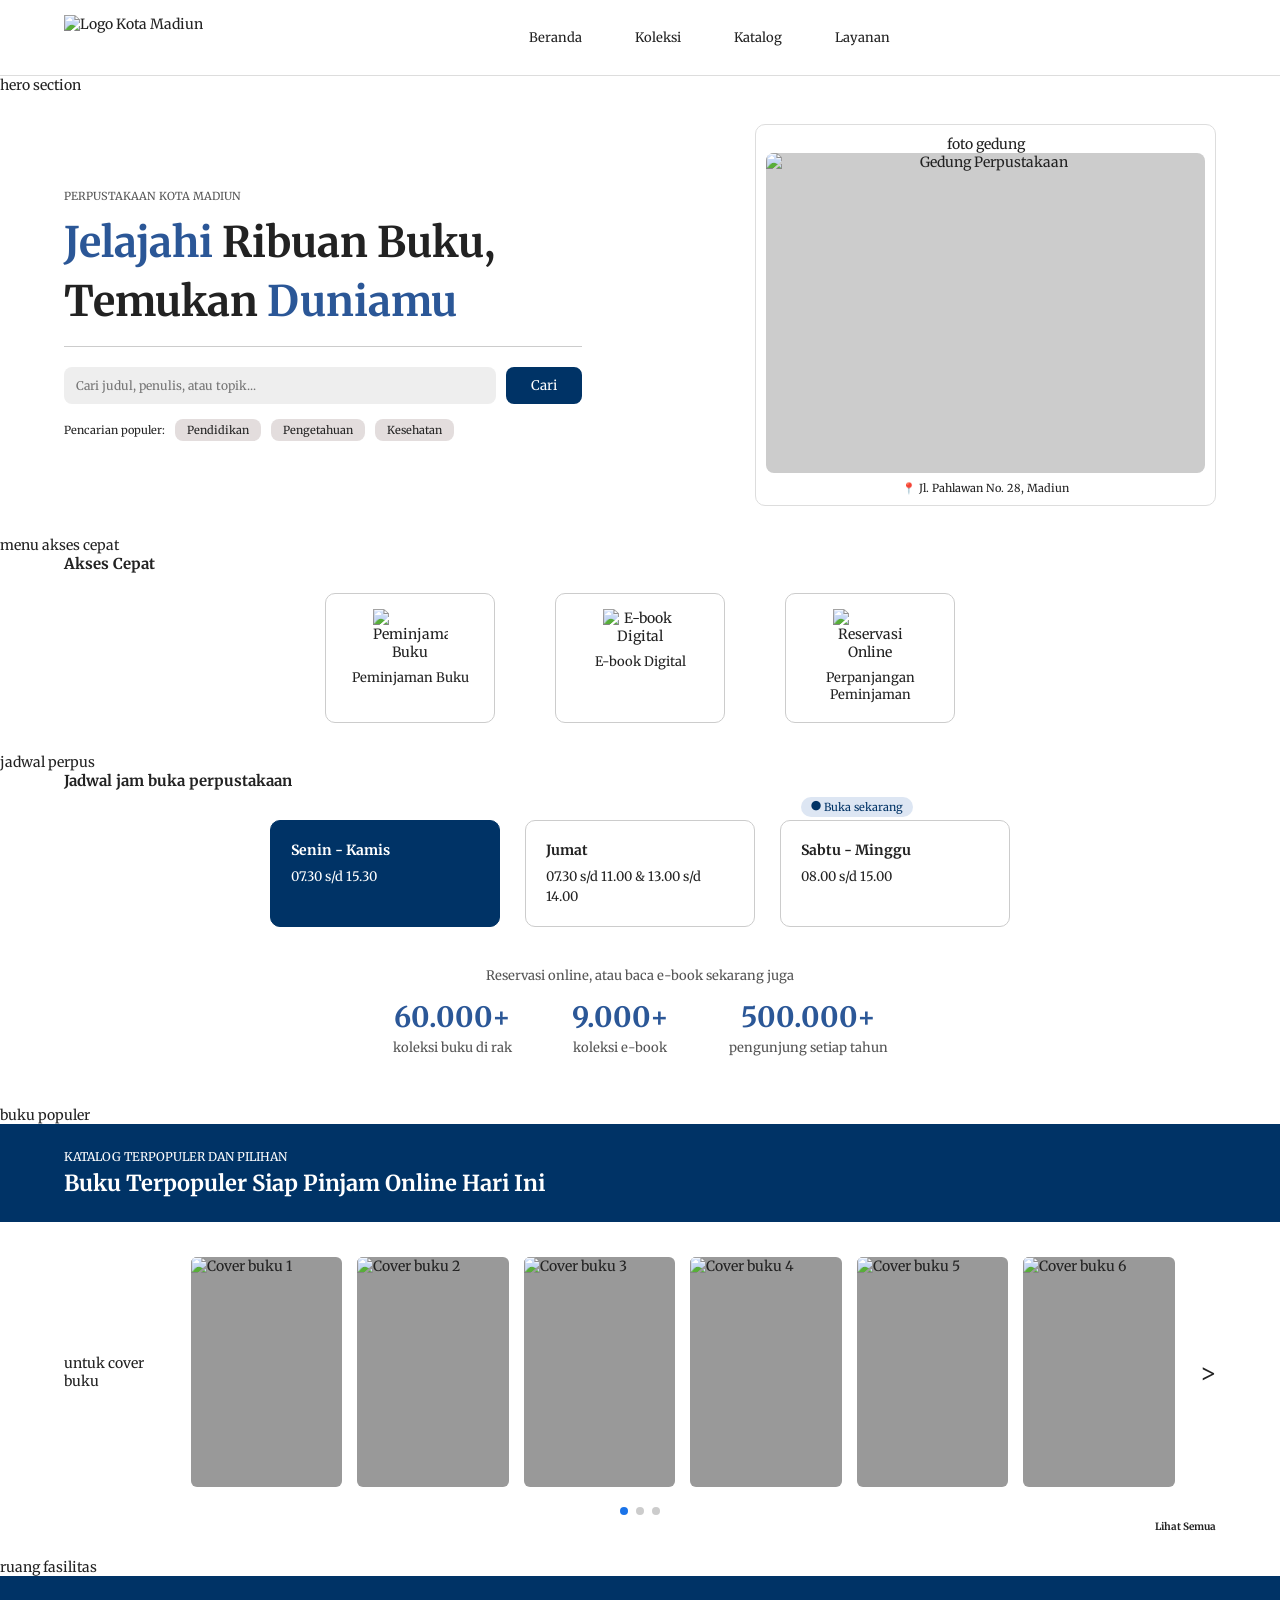
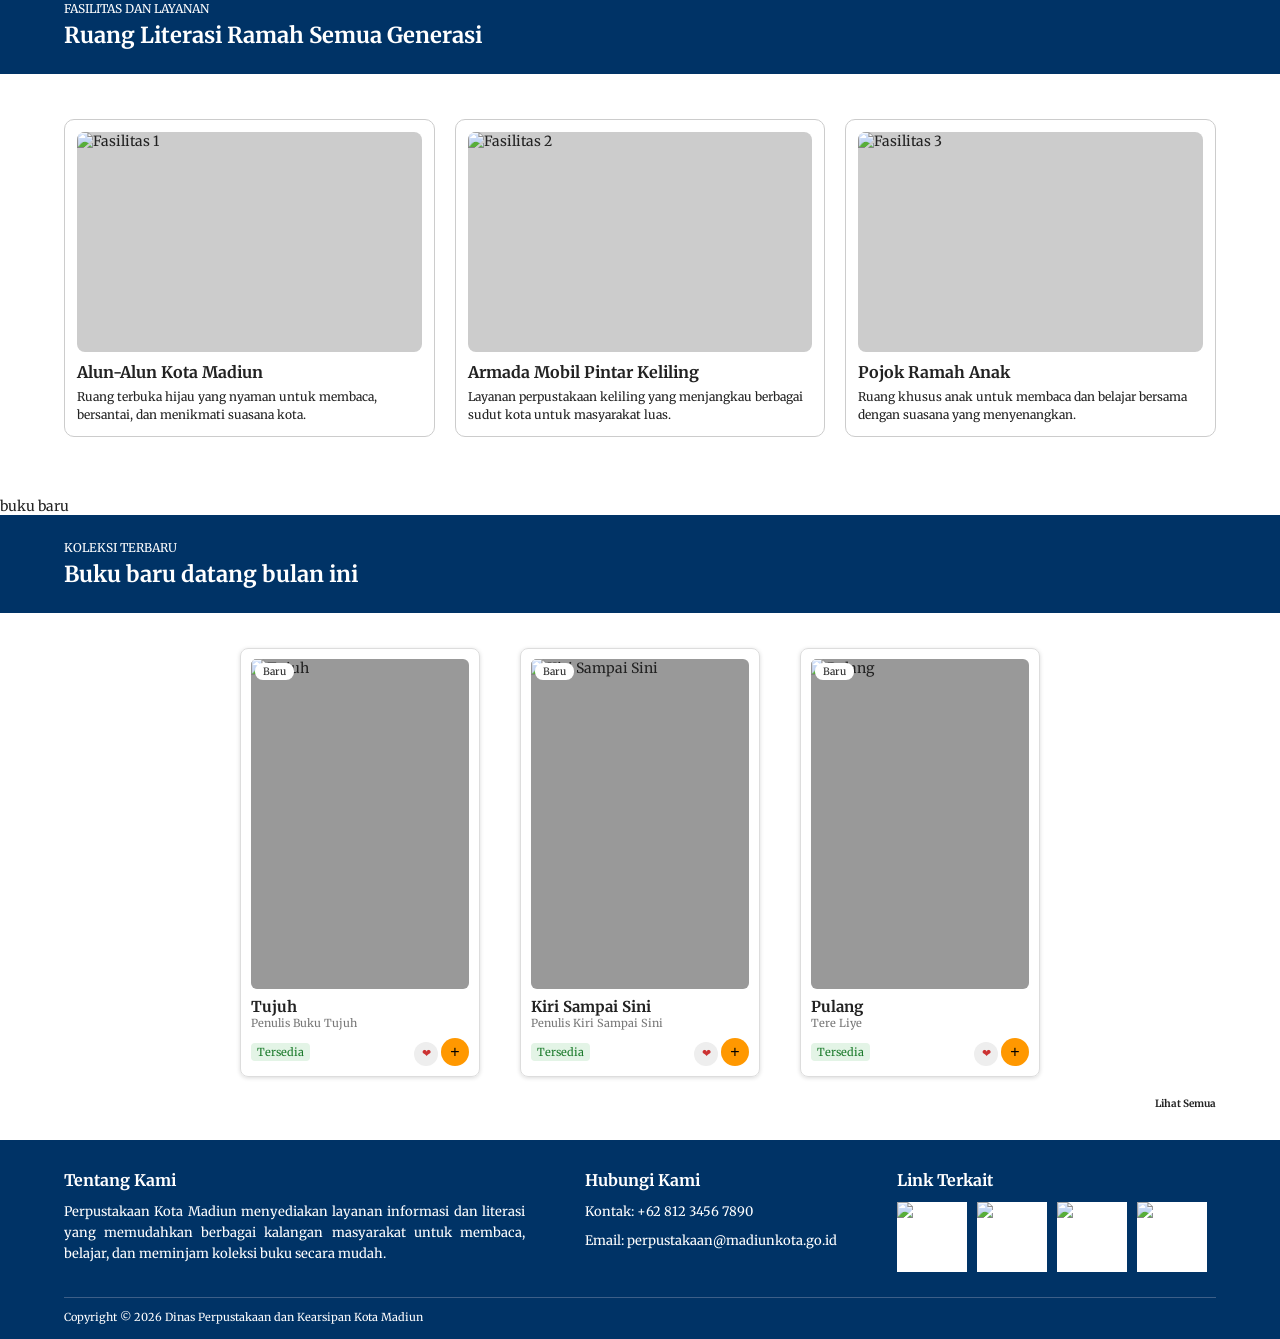
==== beranda.html @ 63d6b69d "Add files via upload" ====
<!DOCTYPE html>
<html lang="id">
<head>
  <meta charset="UTF-8">
  <meta name="viewport" content="width=device-width, initial-scale=1.0">
  <title>Perpustakaan Kota Madiun</title>
  <link href="https://fonts.googleapis.com/css2?family=Merriweather:wght@400;700&display=swap" rel="stylesheet">
  <link rel="stylesheet" href="beranda.css">
</head>
<body>

   <!header>
  <header class="header">
    <div class="header-isi">
    <!logo madiun>
      <img src="image/logo.png" alt="Logo Kota Madiun" class="logo">
       <!navigation>
      <nav class="menu">
        <a href="#" >Beranda</a>
        <a href="#">Koleksi</a>
        <a href="#">Katalog</a>
        <a href="#">Layanan</a>
      </nav>

      <a href="#" class="akun"></a>
    </div>
  </header>

  hero section
  <section class="hero">
    <div class="hero-kiri">
      <p class="label-kecil">PERPUSTAKAAN KOTA MADIUN</p>
      <h1>
        <span class="biru">Jelajahi</span> Ribuan Buku,<br>
        Temukan <span class="biru">Duniamu</span>
      </h1>
      <hr>

      <div class="kotak-cari">
        <input type="text" placeholder="Cari judul, penulis, atau topik...">
        <button>Cari</button>
      </div>

      <div class="populer">
        <span>Pencarian populer:</span>
        <a href="#">Pendidikan</a>
        <a href="#">Pengetahuan</a>
        <a href="#">Kesehatan</a>
      </div>
    </div>

    <div class="hero-kanan">
      foto gedung
      <img src="image/perpus.png" alt="Gedung Perpustakaan">
      <p>📍 Jl. Pahlawan No. 28, Madiun</p>
    </div>
  </section>

  menu akses cepat
  <section class="akses">
    <h2 class="judul-kiri">Akses Cepat</h2>
    <div class="akses-kartu">
      <div class="kartu-kecil">
        <img src="image/01-buku.png" alt="Peminjaman Buku" class="ikon">
        <p>Peminjaman Buku</p>
      </div>
      <div class="kartu-kecil">
        <img src="image/34-ebook.png" alt="E-book Digital" class="ikon">
        <p>E-book Digital</p>
      </div>
      <div class="kartu-kecil">
        <img src="image/09-jam.png" alt="Reservasi Online" class="ikon">
        <p>Perpanjangan Peminjaman</p>
      </div>
    </div>
  </section>

  jadwal perpus
  <section class="jadwal">
    <h2 class="judul-kiri">Jadwal jam buka perpustakaan</h2>

    <div class="jadwal-kartu">
      <div class="kotak-jadwal biru-tua">
        <h4>Senin - Kamis</h4>
        <p>07.30 s/d 15.30</p>
      </div>

      <div class="kotak-jadwal">
        <h4>Jumat</h4>
        <p>07.30 s/d 11.00 &amp; 13.00 s/d 14.00</p>
      </div>

      <div class="kotak-jadwal">
        <span class="badge-buka">● Buka sekarang</span>
        <h4>Sabtu - Minggu</h4>
        <p>08.00 s/d 15.00</p>
      </div>
    </div>

    <p class="reservasi">Reservasi online, atau baca e-book sekarang juga</p>

    <div class="statistik">
      <div>
        <h3>60.000+</h3>
        <p>koleksi buku di rak</p>
      </div>
      <div>
        <h3>9.000+</h3>
        <p>koleksi e-book</p>
      </div>
      <div>
        <h3>500.000+</h3>
        <p>pengunjung setiap tahun</p>
      </div>
    </div>
  </section>

  buku populer
  <div class="pita">
    <small>KATALOG TERPOPULER DAN PILIHAN</small>
    <h2>Buku Terpopuler Siap Pinjam Online Hari Ini</h2>
  </div>

  <section class="populer-buku">
    <div class="baris-buku">
      untuk cover buku
      <img src="gambar/cover1.jpg" alt="Cover buku 1">
      <img src="gambar/cover2.jpg" alt="Cover buku 2">
      <img src="gambar/cover3.jpg" alt="Cover buku 3">
      <img src="gambar/cover4.jpg" alt="Cover buku 4">
      <img src="gambar/cover5.jpg" alt="Cover buku 5">
      <img src="gambar/cover6.jpg" alt="Cover buku 6">
      <span class="panah">&gt;</span>
    </div>

    <div class="titik">
      <span class="aktif"></span>
      <span></span>
      <span></span>
    </div>

    <a href="#" class="lihat-semua">Lihat Semua</a>
  </section>

  ruang fasilitas
  <div class="pita">
    <small>FASILITAS DAN LAYANAN</small>
    <h2>Ruang Literasi Ramah Semua Generasi</h2>
  </div>

  <section class="fasilitas">
    <div class="kartu-fasilitas">
      <img src="gambar/fasilitas1.jpg" alt="Fasilitas 1">
      <h4>Alun-Alun Kota Madiun</h4>
      <p>Ruang terbuka hijau yang nyaman untuk membaca, bersantai, dan menikmati suasana kota.</p>
    </div>

    <div class="kartu-fasilitas">
      <img src="gambar/fasilitas2.jpg" alt="Fasilitas 2">
      <h4>Armada Mobil Pintar Keliling</h4>
      <p>Layanan perpustakaan keliling yang menjangkau berbagai sudut kota untuk masyarakat luas.</p>
    </div>

    <div class="kartu-fasilitas">
      <img src="gambar/fasilitas3.jpg" alt="Fasilitas 3">
      <h4>Pojok Ramah Anak</h4>
      <p>Ruang khusus anak untuk membaca dan belajar bersama dengan suasana yang menyenangkan.</p>
    </div>
  </section>

  buku baru
  <div class="pita">
    <small>KOLEKSI TERBARU</small>
    <h2>Buku baru datang bulan ini</h2>
  </div>

  <section class="buku-baru">
    <div class="kartu-buku">
      <span class="badge-baru">Baru</span>
      <img src="gambar/baru1.jpg" alt="Tujuh">
      <h4>Tujuh</h4>
      <p class="penulis">Penulis Buku Tujuh</p>
      <div class="bawah-kartu">
        <span class="status">Tersedia</span>
        <div>
          <button class="tombol-bulat">❤</button>
          <button class="tombol-bulat oranye">+</button>
        </div>
      </div>
    </div>

    <div class="kartu-buku">
      <span class="badge-baru">Baru</span>
      <img src="gambar/baru2.jpg" alt="Kiri Sampai Sini">
      <h4>Kiri Sampai Sini</h4>
      <p class="penulis">Penulis Kiri Sampai Sini</p>
      <div class="bawah-kartu">
        <span class="status">Tersedia</span>
        <div>
          <button class="tombol-bulat">❤</button>
          <button class="tombol-bulat oranye">+</button>
        </div>
      </div>
    </div>

    <div class="kartu-buku">
      <span class="badge-baru">Baru</span>
      <img src="gambar/baru3.jpg" alt="Pulang">
      <h4>Pulang</h4>
      <p class="penulis">Tere Liye</p>
      <div class="bawah-kartu">
        <span class="status">Tersedia</span>
        <div>
          <button class="tombol-bulat">❤</button>
          <button class="tombol-bulat oranye">+</button>
        </div>
      </div>
    </div>
  </section>

  <a href="#" class="lihat-semua kanan">Lihat Semua</a>

 <! footer >
  <footer class="footer">
    <div class="footer-isi">
      <div class="footer-kolom lebar">
        <h4>Tentang Kami</h4>
        <p>Perpustakaan Kota Madiun menyediakan layanan informasi dan literasi yang memudahkan berbagai kalangan masyarakat untuk membaca, belajar, dan meminjam koleksi buku secara mudah.</p>
      </div>

      <div class="footer-kolom">
        <h4>Hubungi Kami</h4>
        <p>Kontak: +62 812 3456 7890</p>
        <p>Email: perpustakaan@madiunkota.go.id</p>
      </div>

      <div class="footer-kolom">
        <h4>Link Terkait</h4>
         <! gambar link >
        <div class="logo-footer">
          <img src="gambar/link1.png" alt="Link 1">
          <img src="gambar/link2.png" alt="Link 2">
          <img src="gambar/link3.png" alt="Link 3">
          <img src="gambar/link4.png" alt="Link 4">
        </div>
      </div>
    </div>

    <p class="copyright">Copyright © 2026 Dinas Perpustakaan dan Kearsipan Kota Madiun</p>
  </footer>

</body>
</html>
---- beranda.css ----
/*  awal  */
* {
  margin: 0;
  padding: 0;
  box-sizing: border-box;
}

body {
  font-family: 'Merriweather', serif;
  background-color: #ffffff;
  color: #222222;
  font-size: 14px;
}

a {
  text-decoration: none;
  color: inherit;
}

img {
  display: block;
}

.biru {
  color: #2b5797;
}

/*  HEADER  */
.header {
  border-bottom: 1px solid #dddddd;
  padding: 15px 0;
}

.header-isi {
  width: 90%;
  max-width: 1600px;
  margin: 0 auto;
  display: flex;
  justify-content: space-between;
  align-items: center;
}

.logo {
  height: 45px;
}

.menu {
  display: flex;
  gap: 25px;
  align-items: center;
}

.menu a {
  padding: 6px 14px;
  border-radius: 20px;
  font-size: 13px;
}

.menu a.aktif {
  background-color: #0b0b8c;
  color: white;
}

.akun {
  font-size: 20px;
}

/* hero */
.hero {
  width: 90%;
  max-width: 1600px;
  margin: 30px auto;
  display: flex;
  justify-content: space-between;
  align-items: center;
}

.hero-kiri {
  width: 45%;
}

.label-kecil {
  font-size: 11px;
  color: #555555;
  margin-bottom: 10px;
}

.hero-kiri h1 {
  font-size: 42px;
  line-height: 1.4;
  margin-bottom: 15px;
}

.hero-kiri hr {
  border: none;
  border-top: 1px solid #cccccc;
  margin-bottom: 20px;
}

.kotak-cari {
  display: flex;
  gap: 10px;
  margin-bottom: 15px;
}

.kotak-cari input {
  flex: 1;
  padding: 10px 12px;
  border: none;
  background-color: #eeeeee;
  border-radius: 8px;
  font-family: 'Merriweather', serif;
  font-size: 12px;
}

.kotak-cari button {
  padding: 10px 25px;
  background-color: #003366;
  color: white;
  border: none;
  border-radius: 8px;
  cursor: pointer;
  font-family: 'Merriweather', serif;
}

.populer {
  font-size: 11px;
  display: flex;
  gap: 10px;
  align-items: center;
}

.populer a {
  background-color: #e3dddd;
  padding: 4px 12px;
  border-radius: 8px;
}

.hero-kanan {
  width: 40%;
  border: 1px solid #dddddd;
  border-radius: 10px;
  padding: 10px;
  text-align: center;
}

.hero-kanan img {
  width: 100%;
  height: 320px;
  object-fit: cover;
  border-radius: 8px;
  background-color: #cccccc;
}

.hero-kanan p {
  font-size: 11px;
  margin-top: 8px;
}

/* cepat akses */
.akses {
  width: 90%;
  max-width: 1600px;
  margin: 0 auto 30px;
}

.judul-kiri {
  font-size: 15px;
  margin-bottom: 20px;
}

.akses-kartu {
  display: flex;
  justify-content: center;
  gap: 60px;
}

.kartu-kecil {
  width: 170px;
  min-height: 130px;
  border: 1px solid #cccccc;
  border-radius: 10px;
  text-align: center;
  padding: 15px 10px;
}

.kartu-kecil .ikon {
  margin-bottom: 8px;
}

.kartu-kecil img {
  width: 75px;
  height: px;
  object-fit: contain;
  margin: 0 auto;
}

.kartu-kecil p {
  font-size: 13px;
}

/*  JADWAL  */
.jadwal {
  width: 90%;
  max-width: 1600px;
  margin: 0 auto 50px;
}

.jadwal-kartu {
  display: flex;
  justify-content: center;
  gap: 25px;
  margin-top: 30px;
}

.kotak-jadwal {
  position: relative;
  width: 230px;
  border: 1px solid #cccccc;
  border-radius: 10px;
  padding: 20px;
}

.kotak-jadwal h4 {
  font-size: 14px;
  margin-bottom: 8px;
}

.kotak-jadwal p {
  font-size: 13px;
  line-height: 1.5;
}

.kotak-jadwal.biru-tua {
  background-color: #003366;
  color: white;
  border-color: #003366;
}

.badge-buka {
  position: absolute;
  top: -24px;
  left: 20px;
  background-color: #dde6f3;
  color: #003366;
  font-size: 11px;
  padding: 3px 10px;
  border-radius: 10px;
}

.reservasi {
  text-align: center;
  color: #555555;
  margin-top: 40px;
  margin-bottom: 15px;
  font-size: 13px;
}

.statistik {
  display: flex;
  justify-content: center;
  gap: 60px;
  text-align: center;
}

.statistik h3 {
  color: #2b5797;
  font-size: 28px;
}

.statistik p {
  font-size: 13px;
  color: #555555;
  margin-top: 4px;
}

/*  PITA BIRU (judul section)  */
.pita {
  background-color: #003366;
  color: white;
  padding: 25px 0 25px 5%;
}

.pita small {
  font-size: 12px;
  display: block;
  margin-bottom: 5px;
}

.pita h2 {
  font-size: 22px;
}

/*  BUKU TERPOPULER  */
.populer-buku {
  width: 90%;
  max-width: 1600px;
  margin: 0 auto;
  padding: 35px 0 25px;
}

.baris-buku {
  display: flex;
  justify-content: center;
  align-items: center;
  gap: 15px;
}

.baris-buku img {
  width: 160px;
  height: 230px;
  object-fit: cover;
  border-radius: 6px;
  background-color: #999999;
}

.panah {
  font-size: 24px;
  margin-left: 10px;
}

.titik {
  display: flex;
  justify-content: center;
  gap: 8px;
  margin-top: 20px;
}

.titik span {
  width: 8px;
  height: 8px;
  border-radius: 50%;
  background-color: #cccccc;
}

.titik span.aktif {
  background-color: #1a73e8;
}

.lihat-semua {
  display: block;
  text-align: right;
  font-size: 10px;
  font-weight: bold;
  margin-top: 5px;
  margin-right: 0;
}

.lihat-semua.kanan {
  width: 90%;
  max-width: 1600px;
  margin: 0 auto 30px;
  padding-right: 0;
}

/*  FASILITAS  */
.fasilitas {
  width: 90%;
  max-width: 1600px;
  margin: 0 auto;
  padding: 45px 0 60px;
  display: flex;
  justify-content: center;
  gap: 20px;
}

.kartu-fasilitas {
  flex: 1;
  max-width: 450px;
  border: 1px solid #cccccc;
  border-radius: 10px;
  padding: 12px;
}

.kartu-fasilitas img {
  width: 100%;
  height: 220px;
  object-fit: cover;
  border-radius: 8px;
  background-color: #cccccc;
  margin-bottom: 10px;
}

.kartu-fasilitas h4 {
  font-size: 16px;
  margin-bottom: 6px;
}

.kartu-fasilitas p {
  font-size: 12px;
  line-height: 1.5;
}

/*  BUKU BARU  */
.buku-baru {
  width: 90%;
  max-width: 1600px;
  margin: 0 auto;
  padding: 35px 0 20px;
  display: flex;
  justify-content: center;
  gap: 40px;
}

.kartu-buku {
  position: relative;
  width: 240px;
  border: 1px solid #dddddd;
  border-radius: 8px;
  padding: 10px;
  box-shadow: 0 1px 4px rgba(0, 0, 0, 0.15);
}

.badge-baru {
  position: absolute;
  top: 14px;
  left: 14px;
  background-color: white;
  font-size: 10px;
  padding: 2px 8px;
  border-radius: 8px;
  z-index: 1;
}

.kartu-buku img {
  width: 100%;
  height: 330px;
  object-fit: cover;
  border-radius: 6px;
  background-color: #999999;
  margin-bottom: 8px;
}

.kartu-buku h4 {
  font-size: 15px;
}

.penulis {
  font-size: 11px;
  color: #777777;
  margin-bottom: 8px;
}

.bawah-kartu {
  display: flex;
  justify-content: space-between;
  align-items: center;
}

.status {
  font-size: 11px;
  color: #1b7a2b;
  background-color: #e3f4e6;
  padding: 2px 6px;
  border-radius: 4px;
}

.tombol-bulat {
  width: 24px;
  height: 24px;
  border-radius: 50%;
  border: none;
  background-color: #eeeeee;
  color: #cc3333;
  cursor: pointer;
  font-size: 11px;
}

.tombol-bulat.oranye {
  background-color: #ff9800;
  color: black;
  font-size: 16px;
  width: 28px;
  height: 28px;
}

/*  FOOTER  */
.footer {
  background-color: #003366;
  color: white;
  padding: 30px 0 15px;
}

.footer-isi {
  width: 90%;
  max-width: 1600px;
  margin: 0 auto;
  display: flex;
  gap: 60px;
}

.footer-kolom h4 {
  font-size: 16px;
  margin-bottom: 12px;
}

.footer-kolom p {
  font-size: 13px;
  line-height: 1.6;
  margin-bottom: 8px;
}

.footer-kolom.lebar {
  width: 40%;
  text-align: justify;
}

.logo-footer {
  display: flex;
  gap: 10px;
}

.logo-footer img {
  width: 70px;
  height: 70px;
  background-color: white;
  object-fit: contain;
}

.copyright {
  width: 90%;
  max-width: 1600px;
  margin: 25px auto 0;
  padding-top: 12px;
  border-top: 1px solid #3d5f88;
  font-size: 11px;
}
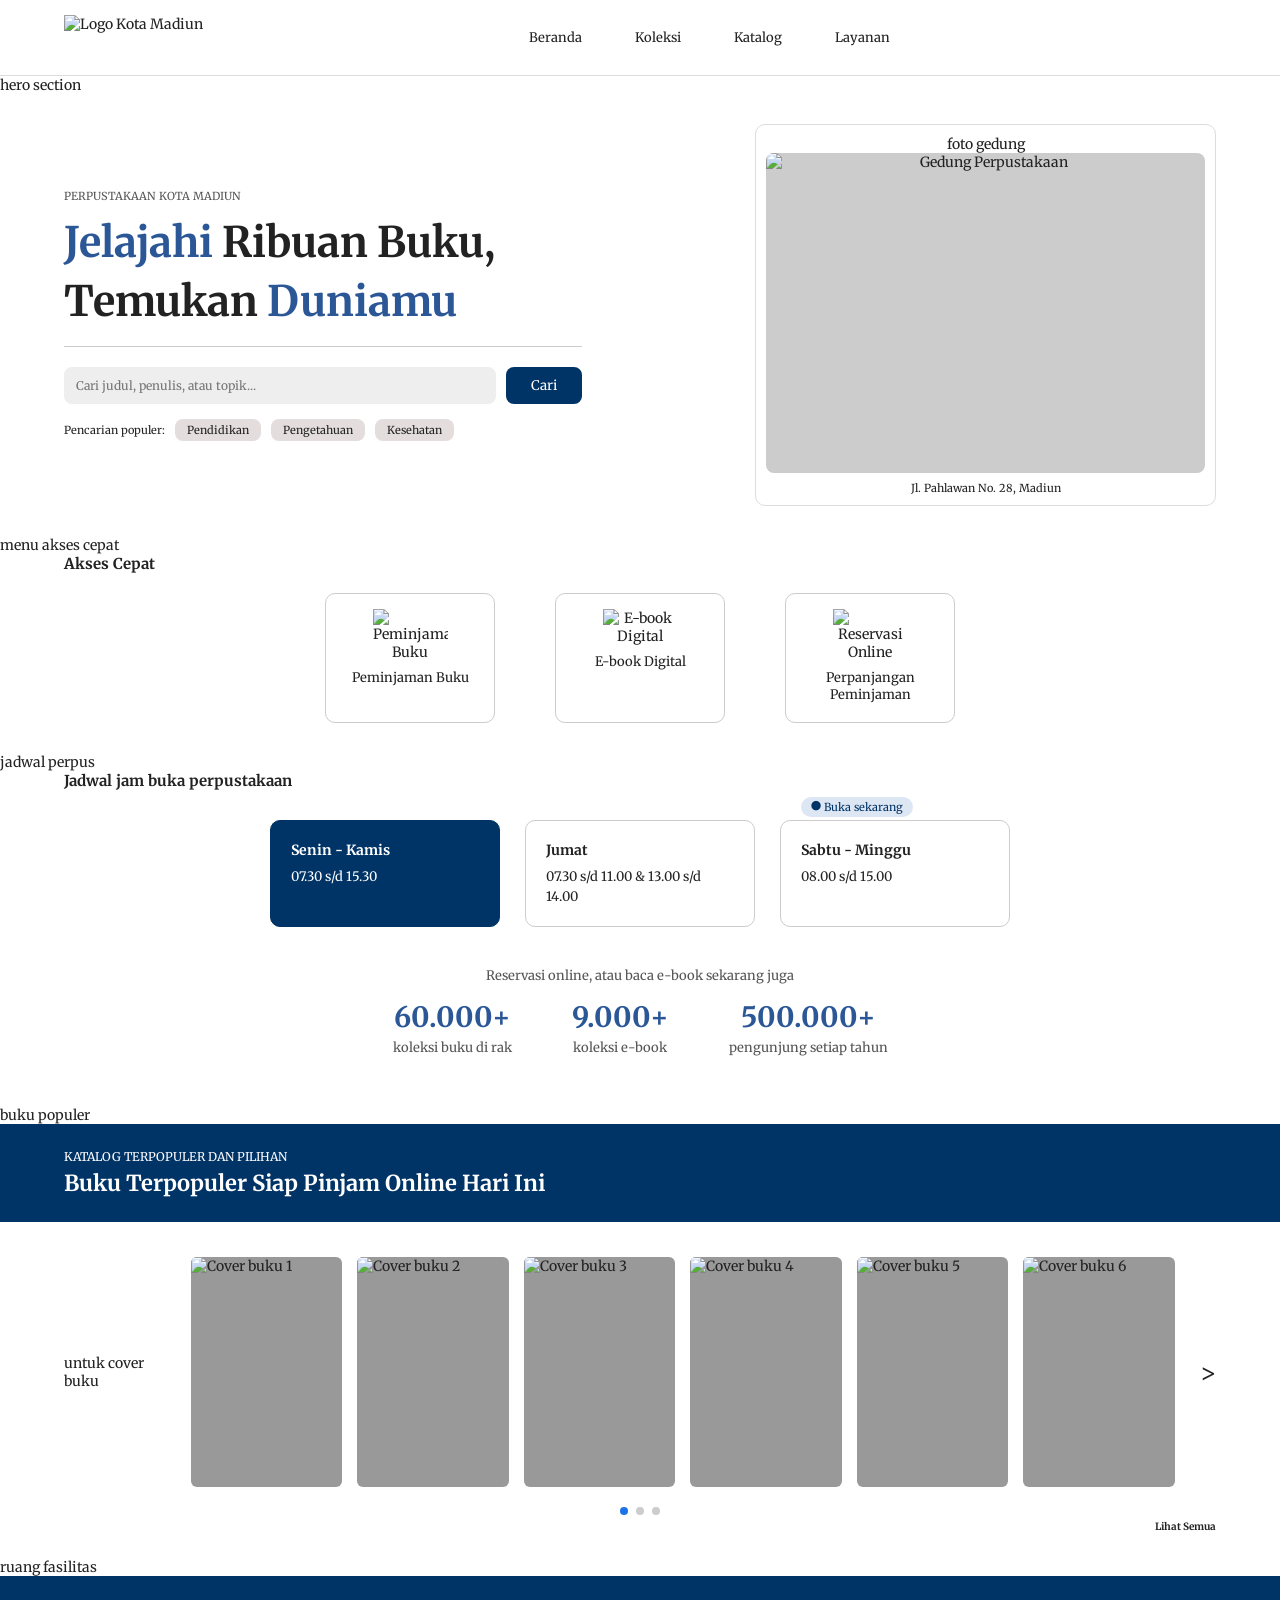
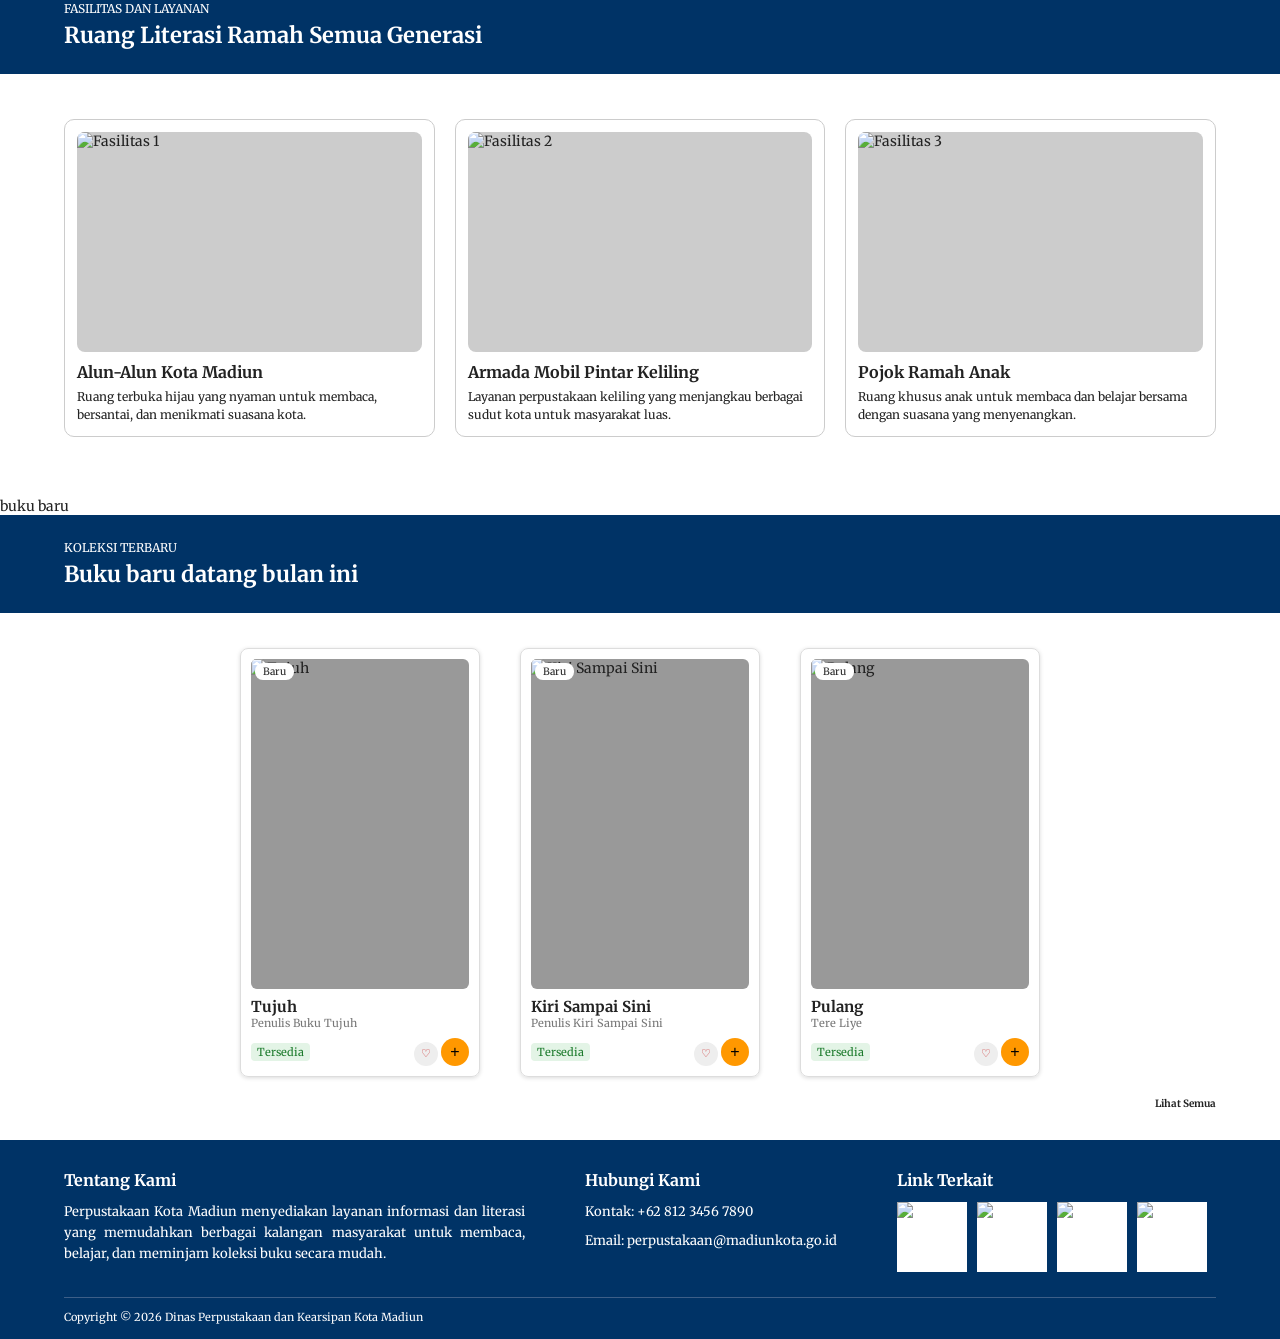
==== commit 378cc188: "update" ====
--- a/beranda.html
+++ b/beranda.html
@@ -52,7 +52,7 @@
     <div class="hero-kanan">
       foto gedung
       <img src="image/perpus.png" alt="Gedung Perpustakaan">
-      <p>📍 Jl. Pahlawan No. 28, Madiun</p>
+      <p>Jl. Pahlawan No. 28, Madiun</p>
     </div>
   </section>
 
@@ -183,7 +183,7 @@
       <div class="bawah-kartu">
         <span class="status">Tersedia</span>
         <div>
-          <button class="tombol-bulat">❤</button>
+          <button class="tombol-bulat">♡</button>
           <button class="tombol-bulat oranye">+</button>
         </div>
       </div>
@@ -197,7 +197,7 @@
       <div class="bawah-kartu">
         <span class="status">Tersedia</span>
         <div>
-          <button class="tombol-bulat">❤</button>
+          <button class="tombol-bulat">♡</button>
           <button class="tombol-bulat oranye">+</button>
         </div>
       </div>
@@ -211,7 +211,7 @@
       <div class="bawah-kartu">
         <span class="status">Tersedia</span>
         <div>
-          <button class="tombol-bulat">❤</button>
+          <button class="tombol-bulat">♡</button>
           <button class="tombol-bulat oranye">+</button>
         </div>
       </div>
@@ -250,4 +250,4 @@
   </footer>
 
 </body>
-</html>+</html>
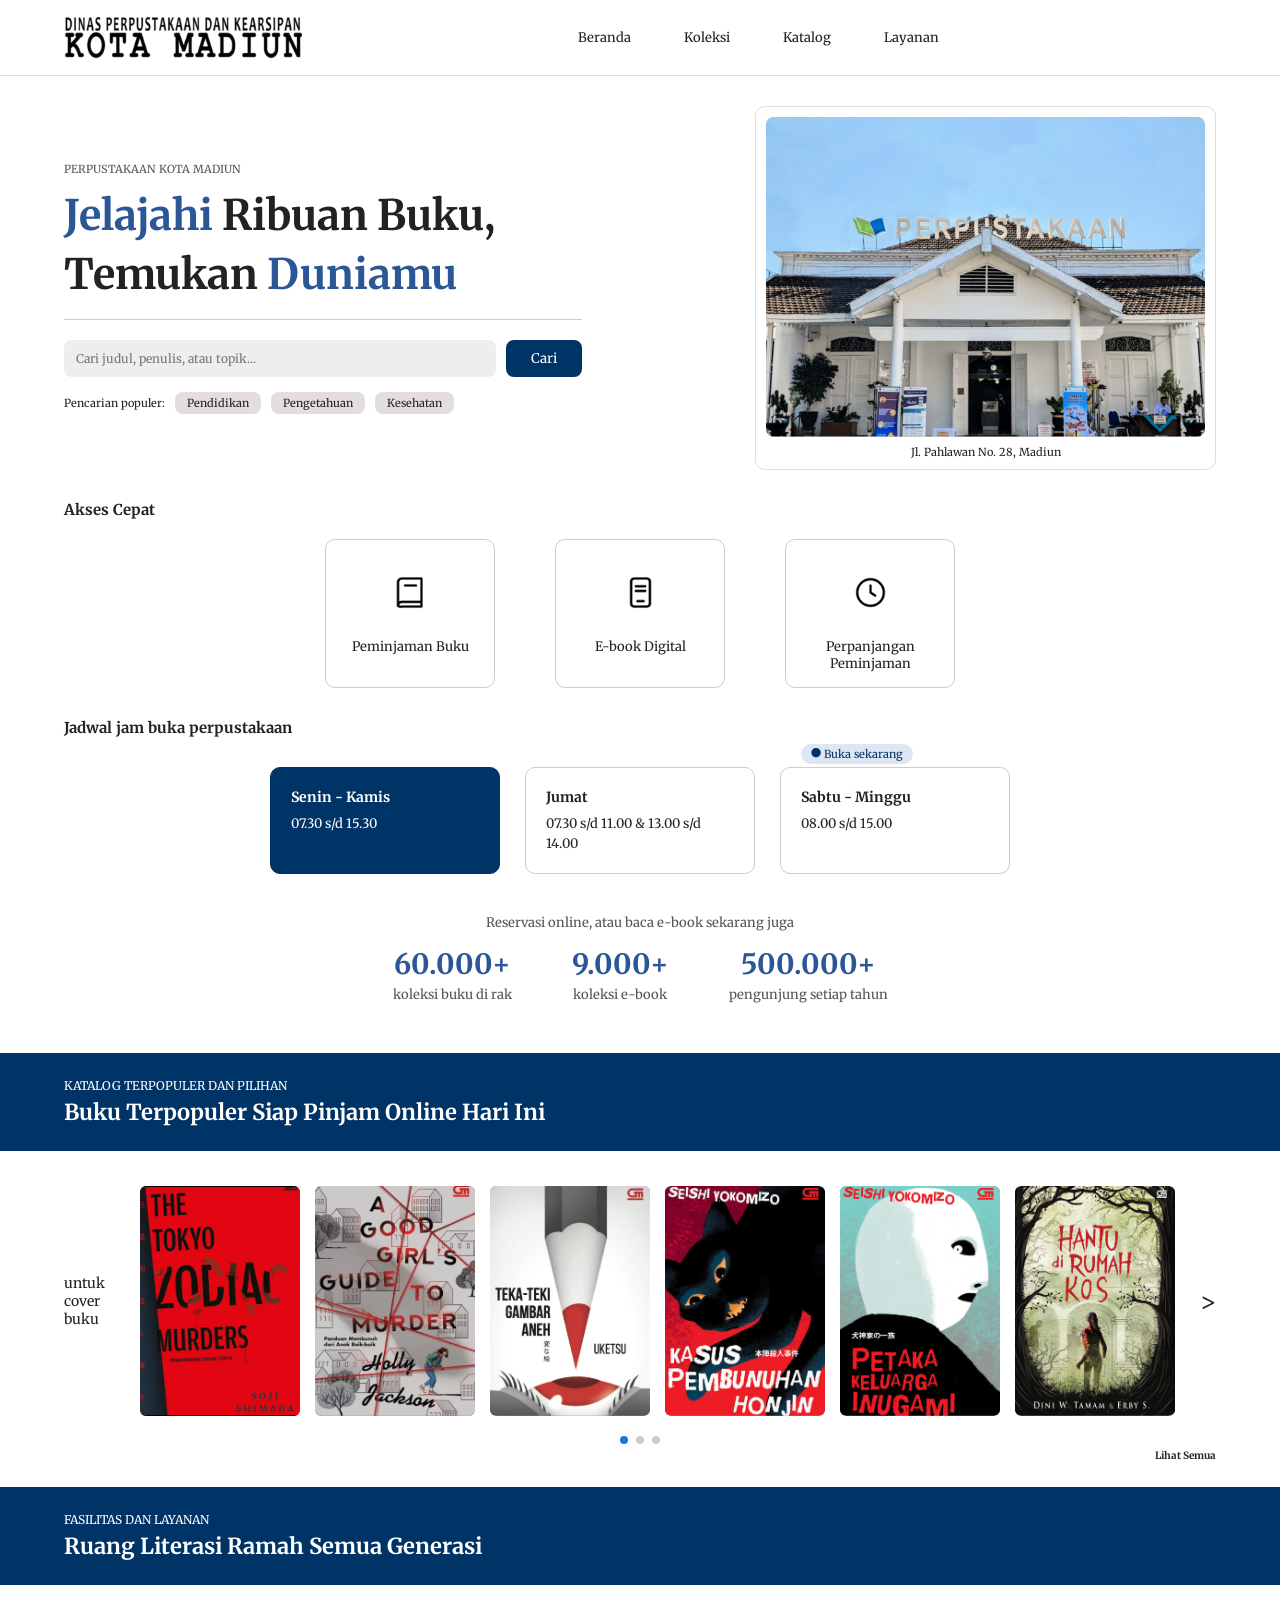
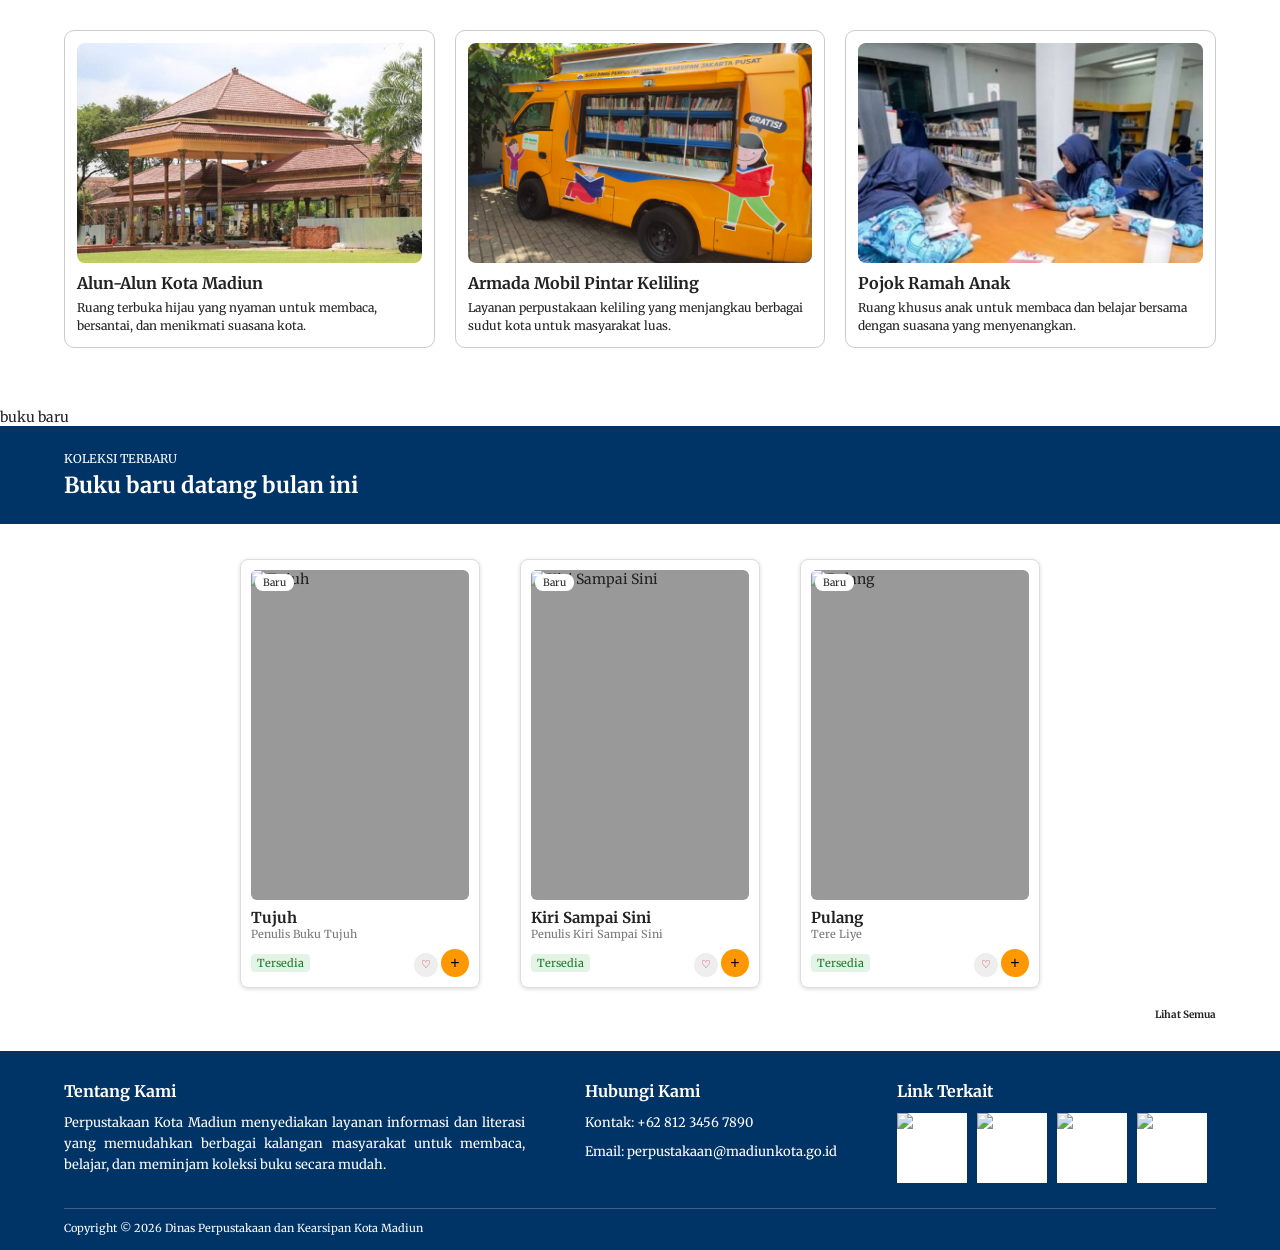
==== commit 2ceaddf6: "perbaikan" ====
--- a/beranda.html
+++ b/beranda.html
@@ -9,14 +9,14 @@
 </head>
 <body>
 
-   <!header>
+   <!-- header -->
   <header class="header">
     <div class="header-isi">
-    <!logo madiun>
+      <!-- logo madiun -->
       <img src="image/logo.png" alt="Logo Kota Madiun" class="logo">
-       <!navigation>
+       <!-- navigation -->
       <nav class="menu">
-        <a href="#" >Beranda</a>
+        <a href="#">Beranda</a>
         <a href="#">Koleksi</a>
         <a href="#">Katalog</a>
         <a href="#">Layanan</a>
@@ -26,7 +26,7 @@
     </div>
   </header>
 
-  hero section
+  <!-- hero section -->
   <section class="hero">
     <div class="hero-kiri">
       <p class="label-kecil">PERPUSTAKAAN KOTA MADIUN</p>
@@ -50,13 +50,13 @@
     </div>
 
     <div class="hero-kanan">
-      foto gedung
+      <!-- foto gedung -->
       <img src="image/perpus.png" alt="Gedung Perpustakaan">
       <p>Jl. Pahlawan No. 28, Madiun</p>
     </div>
   </section>
 
-  menu akses cepat
+  <!-- menu akses cepat -->
   <section class="akses">
     <h2 class="judul-kiri">Akses Cepat</h2>
     <div class="akses-kartu">
@@ -75,7 +75,7 @@
     </div>
   </section>
 
-  jadwal perpus
+  <!-- jadwal perpus -->
   <section class="jadwal">
     <h2 class="judul-kiri">Jadwal jam buka perpustakaan</h2>
 
@@ -115,7 +115,7 @@
     </div>
   </section>
 
-  buku populer
+  <!-- buku populer -->
   <div class="pita">
     <small>KATALOG TERPOPULER DAN PILIHAN</small>
     <h2>Buku Terpopuler Siap Pinjam Online Hari Ini</h2>
@@ -124,12 +124,12 @@
   <section class="populer-buku">
     <div class="baris-buku">
       untuk cover buku
-      <img src="gambar/cover1.jpg" alt="Cover buku 1">
-      <img src="gambar/cover2.jpg" alt="Cover buku 2">
-      <img src="gambar/cover3.jpg" alt="Cover buku 3">
-      <img src="gambar/cover4.jpg" alt="Cover buku 4">
-      <img src="gambar/cover5.jpg" alt="Cover buku 5">
-      <img src="gambar/cover6.jpg" alt="Cover buku 6">
+      <img src="image/cover1.png" alt="Cover buku 1">
+      <img src="image/cover2.png" alt="Cover buku 2">
+      <img src="image/cover3.png" alt="Cover buku 3">
+      <img src="image/cover4.png" alt="Cover buku 4">
+      <img src="image/cover5.png" alt="Cover buku 5">
+      <img src="image/cover6.png" alt="Cover buku 6">
       <span class="panah">&gt;</span>
     </div>
 
@@ -142,7 +142,7 @@
     <a href="#" class="lihat-semua">Lihat Semua</a>
   </section>
 
-  ruang fasilitas
+  <!-- ruang fasilitas -->
   <div class="pita">
     <small>FASILITAS DAN LAYANAN</small>
     <h2>Ruang Literasi Ramah Semua Generasi</h2>
@@ -150,19 +150,19 @@
 
   <section class="fasilitas">
     <div class="kartu-fasilitas">
-      <img src="gambar/fasilitas1.jpg" alt="Fasilitas 1">
+      <img src="image/fasilitas1.png" alt="Fasilitas 1">
       <h4>Alun-Alun Kota Madiun</h4>
       <p>Ruang terbuka hijau yang nyaman untuk membaca, bersantai, dan menikmati suasana kota.</p>
     </div>
 
     <div class="kartu-fasilitas">
-      <img src="gambar/fasilitas2.jpg" alt="Fasilitas 2">
+      <img src="image/fasilitas2.png" alt="Fasilitas 2">
       <h4>Armada Mobil Pintar Keliling</h4>
       <p>Layanan perpustakaan keliling yang menjangkau berbagai sudut kota untuk masyarakat luas.</p>
     </div>
 
     <div class="kartu-fasilitas">
-      <img src="gambar/fasilitas3.jpg" alt="Fasilitas 3">
+      <img src="image/fasilitas3.png" alt="Fasilitas 3">
       <h4>Pojok Ramah Anak</h4>
       <p>Ruang khusus anak untuk membaca dan belajar bersama dengan suasana yang menyenangkan.</p>
     </div>
@@ -177,7 +177,7 @@
   <section class="buku-baru">
     <div class="kartu-buku">
       <span class="badge-baru">Baru</span>
-      <img src="gambar/baru1.jpg" alt="Tujuh">
+      <img src="image/baru1.png" alt="Tujuh">
       <h4>Tujuh</h4>
       <p class="penulis">Penulis Buku Tujuh</p>
       <div class="bawah-kartu">
@@ -191,7 +191,7 @@
 
     <div class="kartu-buku">
       <span class="badge-baru">Baru</span>
-      <img src="gambar/baru2.jpg" alt="Kiri Sampai Sini">
+      <img src="image/baru2.png" alt="Kiri Sampai Sini">
       <h4>Kiri Sampai Sini</h4>
       <p class="penulis">Penulis Kiri Sampai Sini</p>
       <div class="bawah-kartu">
@@ -205,7 +205,7 @@
 
     <div class="kartu-buku">
       <span class="badge-baru">Baru</span>
-      <img src="gambar/baru3.jpg" alt="Pulang">
+      <img src="image/baru3.png" alt="Pulang">
       <h4>Pulang</h4>
       <p class="penulis">Tere Liye</p>
       <div class="bawah-kartu">
@@ -238,10 +238,10 @@
         <h4>Link Terkait</h4>
          <! gambar link >
         <div class="logo-footer">
-          <img src="gambar/link1.png" alt="Link 1">
-          <img src="gambar/link2.png" alt="Link 2">
-          <img src="gambar/link3.png" alt="Link 3">
-          <img src="gambar/link4.png" alt="Link 4">
+          <img src="image/link1.png" alt="Link 1">
+          <img src="image/link2.png" alt="Link 2">
+          <img src="image/link3.png" alt="Link 3">
+          <img src="image/link4.png" alt="Link 4">
         </div>
       </div>
     </div>
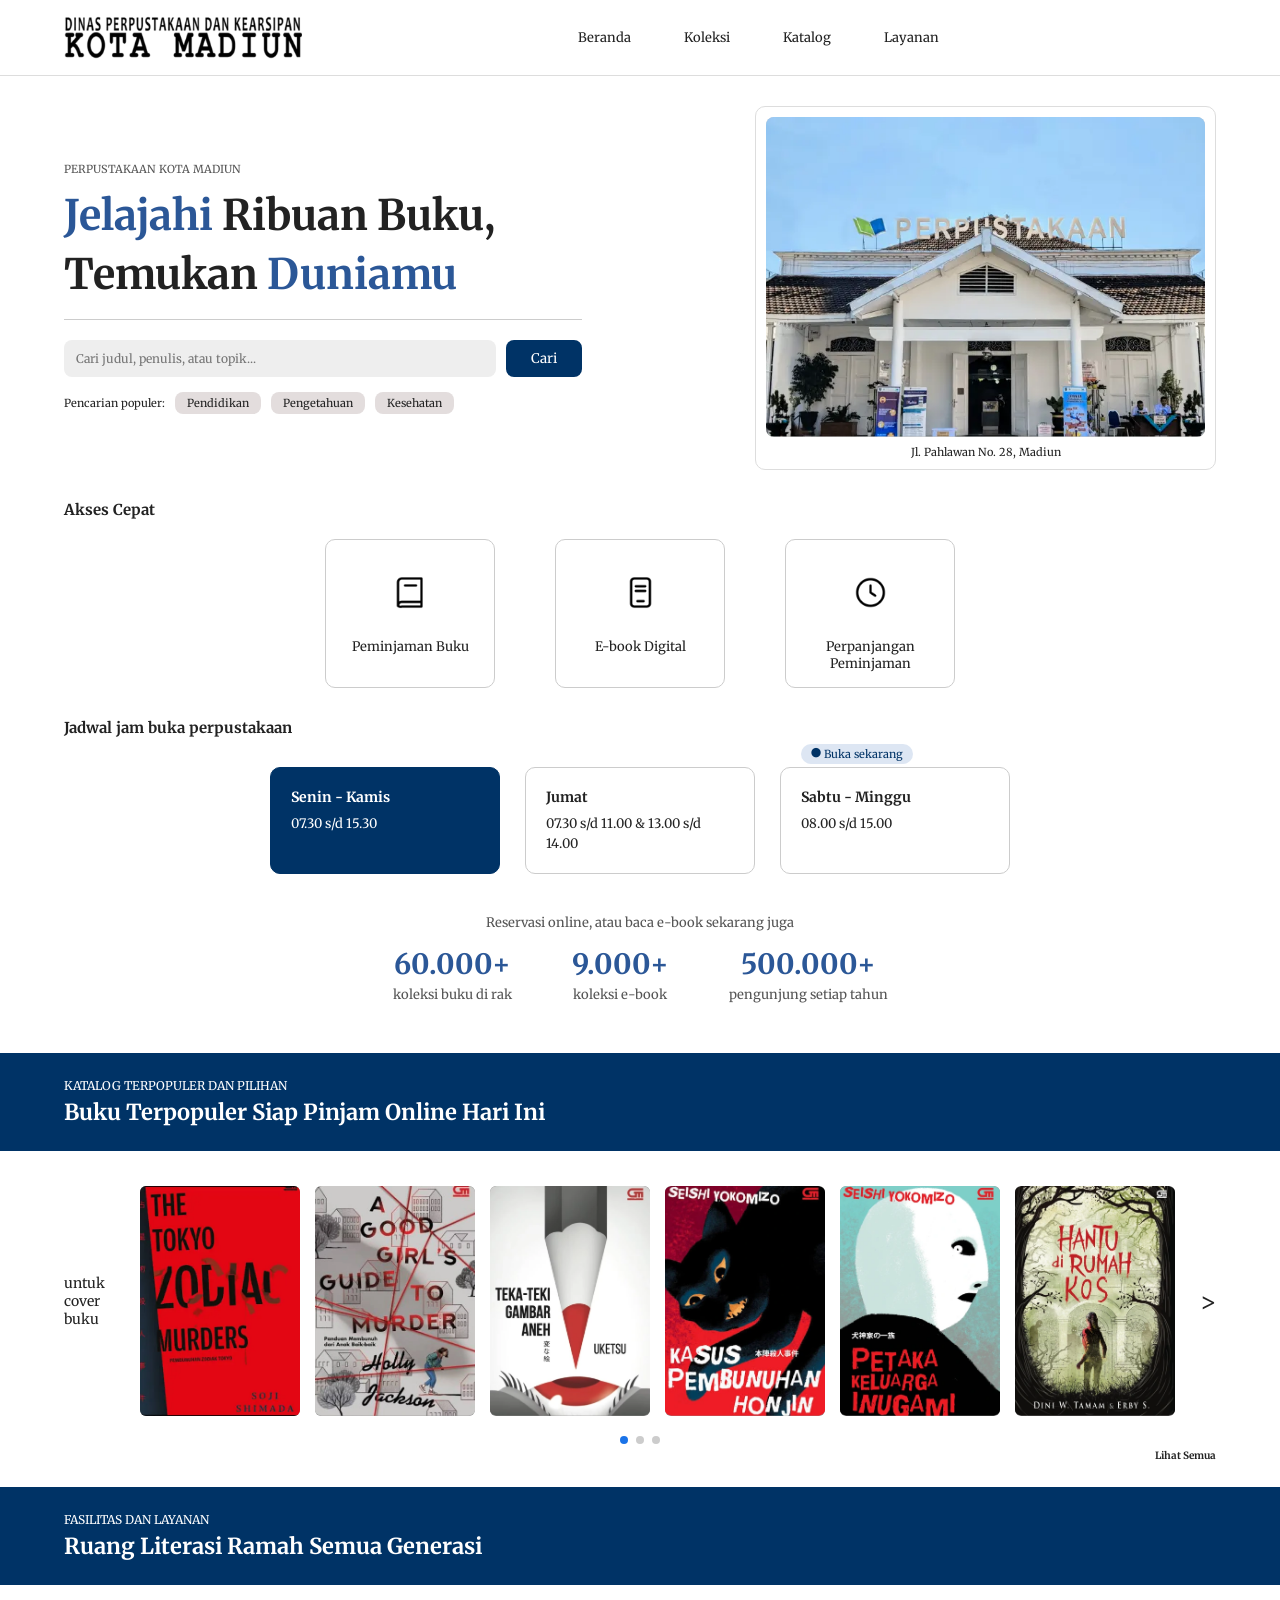
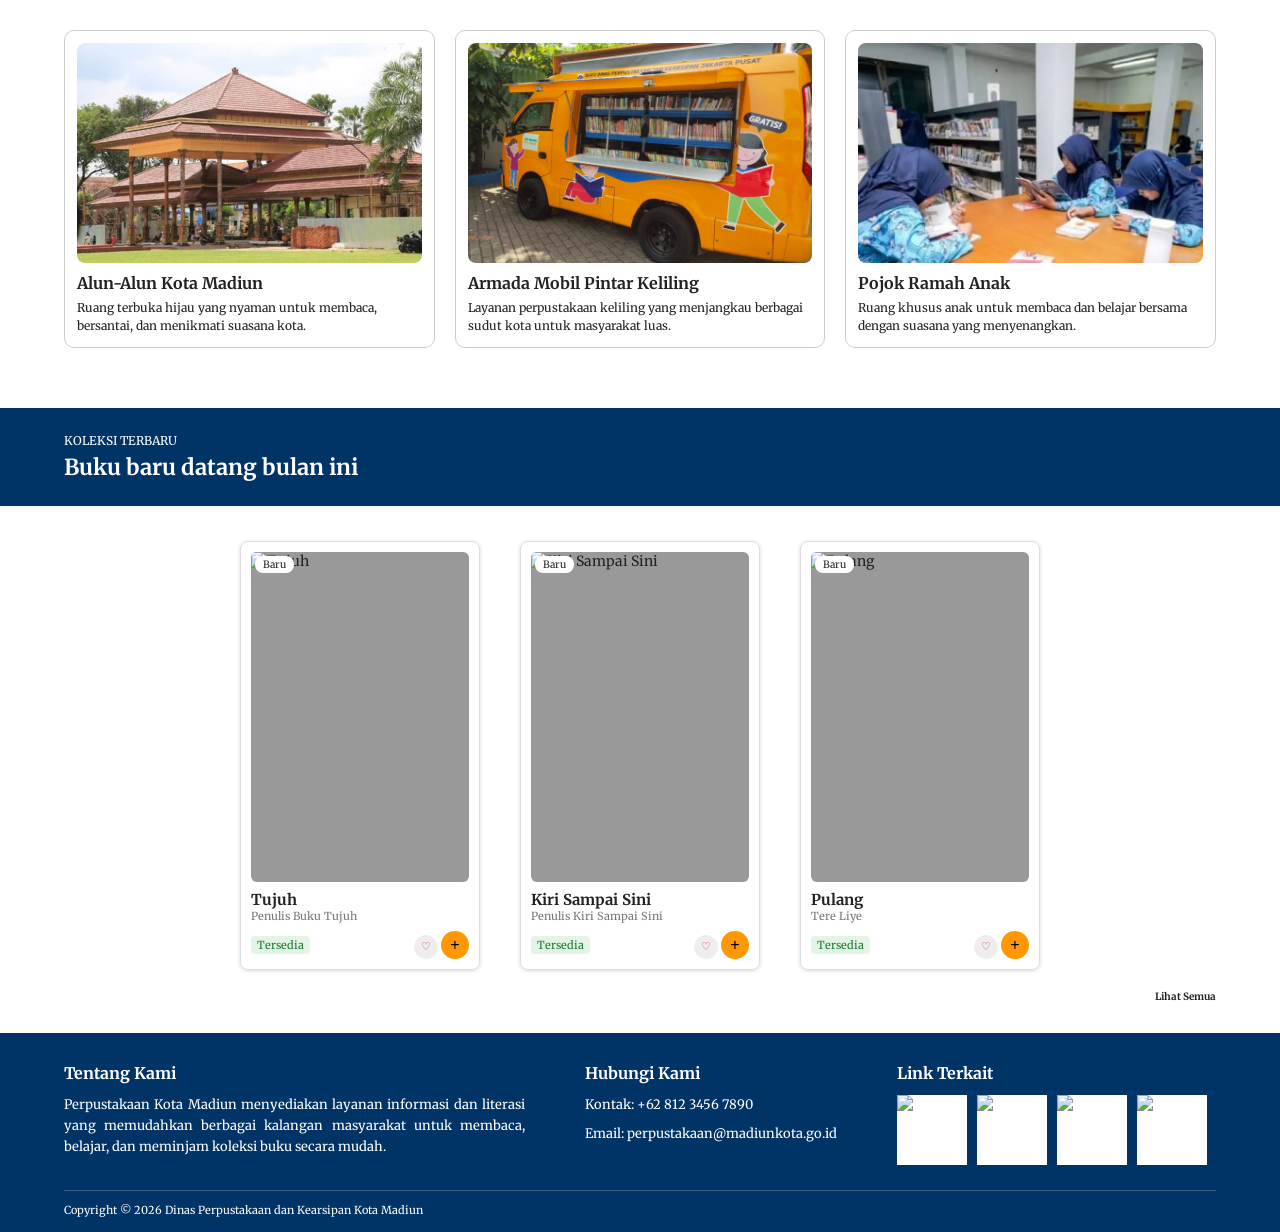
==== commit 4346d000: "perbaikan besar1" ====
--- a/beranda.html
+++ b/beranda.html
@@ -13,7 +13,7 @@
   <header class="header">
     <div class="header-isi">
       <!-- logo madiun -->
-      <img src="image/logo.png" alt="Logo Kota Madiun" class="logo">
+      <img src="image/logo.webp" alt="Logo Kota Madiun" class="logo">
        <!-- navigation -->
       <nav class="menu">
         <a href="#">Beranda</a>
@@ -51,7 +51,7 @@
 
     <div class="hero-kanan">
       <!-- foto gedung -->
-      <img src="image/perpus.png" alt="Gedung Perpustakaan">
+      <img src="image/perpus.webp" alt="Gedung Perpustakaan">
       <p>Jl. Pahlawan No. 28, Madiun</p>
     </div>
   </section>
@@ -61,15 +61,15 @@
     <h2 class="judul-kiri">Akses Cepat</h2>
     <div class="akses-kartu">
       <div class="kartu-kecil">
-        <img src="image/01-buku.png" alt="Peminjaman Buku" class="ikon">
+        <img src="image/01-buku.webp" alt="Peminjaman Buku" class="ikon">
         <p>Peminjaman Buku</p>
       </div>
       <div class="kartu-kecil">
-        <img src="image/34-ebook.png" alt="E-book Digital" class="ikon">
+        <img src="image/34-ebook.webp" alt="E-book Digital" class="ikon">
         <p>E-book Digital</p>
       </div>
       <div class="kartu-kecil">
-        <img src="image/09-jam.png" alt="Reservasi Online" class="ikon">
+        <img src="image/09-jam.webp" alt="Reservasi Online" class="ikon">
         <p>Perpanjangan Peminjaman</p>
       </div>
     </div>
@@ -124,12 +124,12 @@
   <section class="populer-buku">
     <div class="baris-buku">
       untuk cover buku
-      <img src="image/cover1.png" alt="Cover buku 1">
-      <img src="image/cover2.png" alt="Cover buku 2">
-      <img src="image/cover3.png" alt="Cover buku 3">
-      <img src="image/cover4.png" alt="Cover buku 4">
-      <img src="image/cover5.png" alt="Cover buku 5">
-      <img src="image/cover6.png" alt="Cover buku 6">
+      <img src="image/cover1.webp" alt="Cover buku 1">
+      <img src="image/cover2.webp" alt="Cover buku 2">
+      <img src="image/cover3.webp" alt="Cover buku 3">
+      <img src="image/cover4.webp" alt="Cover buku 4">
+      <img src="image/cover5.webp" alt="Cover buku 5">
+      <img src="image/cover6.webp" alt="Cover buku 6">
       <span class="panah">&gt;</span>
     </div>
 
@@ -150,25 +150,25 @@
 
   <section class="fasilitas">
     <div class="kartu-fasilitas">
-      <img src="image/fasilitas1.png" alt="Fasilitas 1">
+      <img src="image/fasilitas1.webp" alt="Fasilitas 1">
       <h4>Alun-Alun Kota Madiun</h4>
       <p>Ruang terbuka hijau yang nyaman untuk membaca, bersantai, dan menikmati suasana kota.</p>
     </div>
 
     <div class="kartu-fasilitas">
-      <img src="image/fasilitas2.png" alt="Fasilitas 2">
+      <img src="image/fasilitas2.webp" alt="Fasilitas 2">
       <h4>Armada Mobil Pintar Keliling</h4>
       <p>Layanan perpustakaan keliling yang menjangkau berbagai sudut kota untuk masyarakat luas.</p>
     </div>
 
     <div class="kartu-fasilitas">
-      <img src="image/fasilitas3.png" alt="Fasilitas 3">
+      <img src="image/fasilitas3.webp" alt="Fasilitas 3">
       <h4>Pojok Ramah Anak</h4>
       <p>Ruang khusus anak untuk membaca dan belajar bersama dengan suasana yang menyenangkan.</p>
     </div>
   </section>
 
-  buku baru
+  <!-- buku baru -->
   <div class="pita">
     <small>KOLEKSI TERBARU</small>
     <h2>Buku baru datang bulan ini</h2>
@@ -177,7 +177,7 @@
   <section class="buku-baru">
     <div class="kartu-buku">
       <span class="badge-baru">Baru</span>
-      <img src="image/baru1.png" alt="Tujuh">
+      <img src="image/baru1.webp" alt="Tujuh">
       <h4>Tujuh</h4>
       <p class="penulis">Penulis Buku Tujuh</p>
       <div class="bawah-kartu">
@@ -191,7 +191,7 @@
 
     <div class="kartu-buku">
       <span class="badge-baru">Baru</span>
-      <img src="image/baru2.png" alt="Kiri Sampai Sini">
+      <img src="image/baru2.webp" alt="Kiri Sampai Sini">
       <h4>Kiri Sampai Sini</h4>
       <p class="penulis">Penulis Kiri Sampai Sini</p>
       <div class="bawah-kartu">
@@ -205,7 +205,7 @@
 
     <div class="kartu-buku">
       <span class="badge-baru">Baru</span>
-      <img src="image/baru3.png" alt="Pulang">
+      <img src="image/baru3.webp" alt="Pulang">
       <h4>Pulang</h4>
       <p class="penulis">Tere Liye</p>
       <div class="bawah-kartu">
@@ -236,12 +236,12 @@
 
       <div class="footer-kolom">
         <h4>Link Terkait</h4>
-         <! gambar link >
+         <!-- gambar link -->
         <div class="logo-footer">
-          <img src="image/link1.png" alt="Link 1">
-          <img src="image/link2.png" alt="Link 2">
-          <img src="image/link3.png" alt="Link 3">
-          <img src="image/link4.png" alt="Link 4">
+          <img src="image/link1.webp" alt="Link 1">
+          <img src="image/link2.webp" alt="Link 2">
+          <img src="image/link3.webp" alt="Link 3">
+          <img src="image/link4.webp" alt="Link 4">
         </div>
       </div>
     </div>
